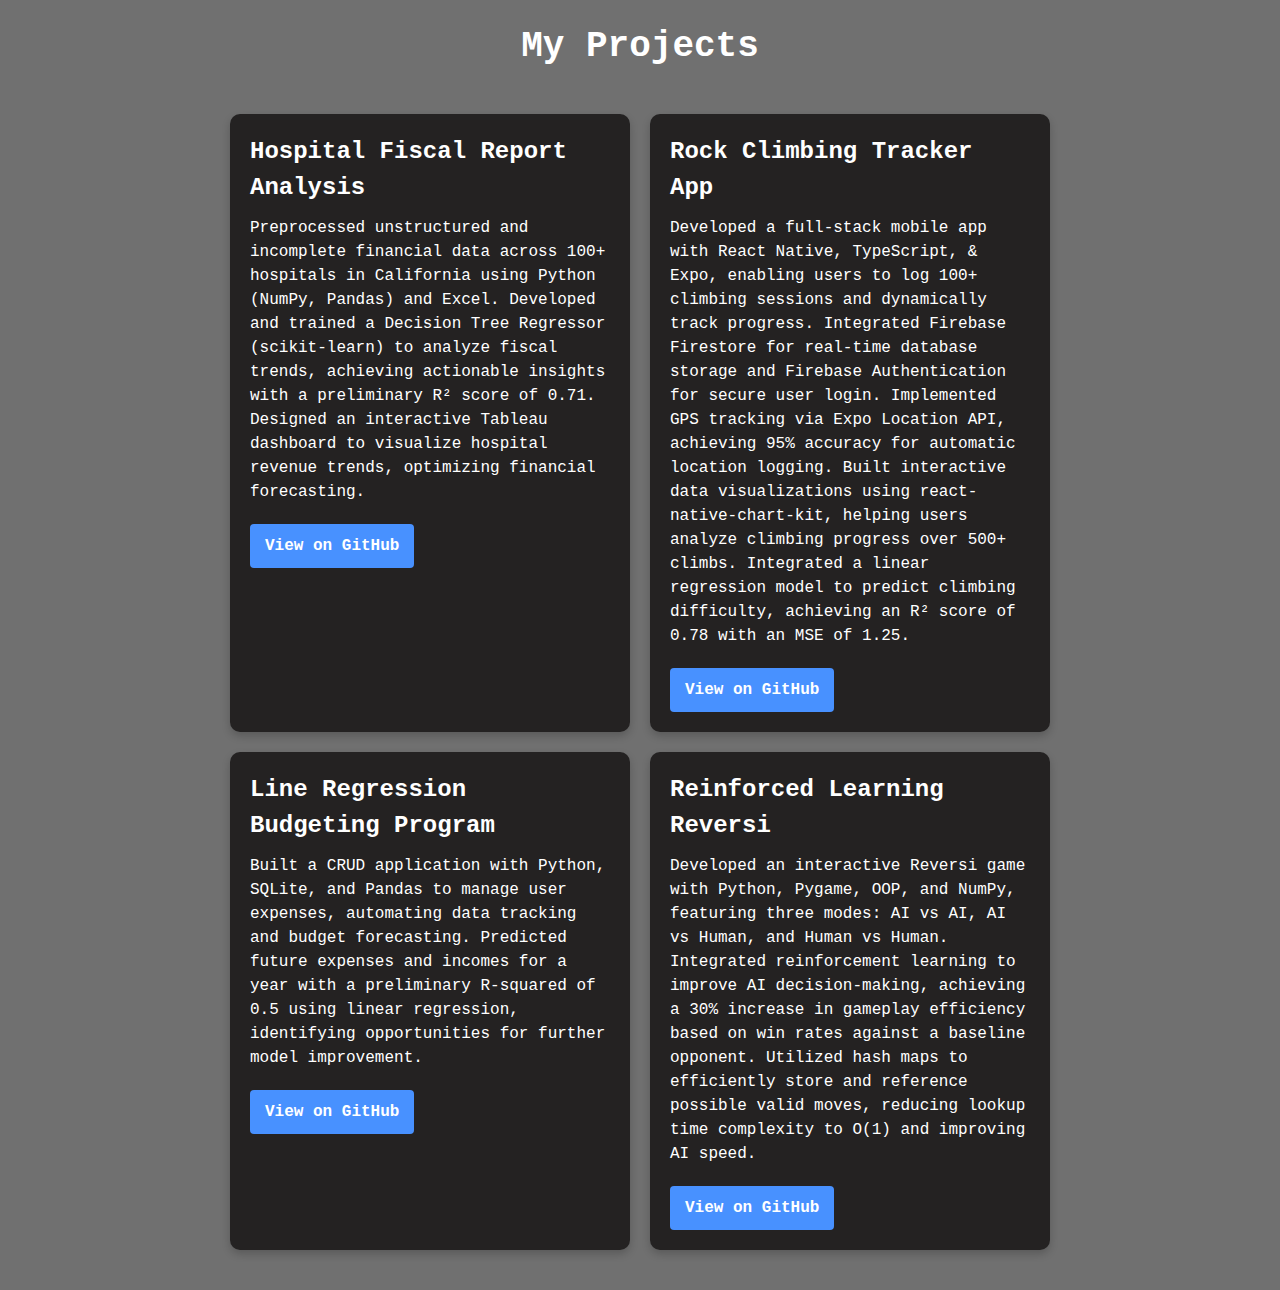
==== Projects.html @ cfb89716 "Update Projects.html" ====
<!DOCTYPE html>
<html lang="en">
<head>
    <meta charset="UTF-8">
    <meta name="viewport" content="width=device-width, initial-scale=1.0">
    <title>Projects - Lillian Ichwan</title>
    <link rel="stylesheet" href="CSS style/Styles.css">
</head>
<body class="projects-page">
    <h1>My Projects</h1>
    <div class="projects-container">
        <!-- Hospital Fiscal Report Analysis -->
        <div class="project-card">
            <h2>Hospital Fiscal Report Analysis</h2>
            <p>Preprocessed unstructured and incomplete financial data across 100+ hospitals in California using Python (NumPy, Pandas) and Excel. 
            Developed and trained a Decision Tree Regressor (scikit-learn) to analyze fiscal trends, achieving actionable insights with a preliminary R² score of 0.71. 
            Designed an interactive Tableau dashboard to visualize hospital revenue trends, optimizing financial forecasting.</p>
            <a href="https://github.com/Hichwan/Medical-Dataset" target="_blank" class="btn btn-primary">View on GitHub</a>
        </div>

        <!-- Rock Climbing Tracker App -->
        <div class="project-card">
            <h2>Rock Climbing Tracker App</h2>
            <p>Developed a full-stack mobile app with React Native, TypeScript, & Expo, enabling users to log 100+ climbing sessions and dynamically track progress. 
            Integrated Firebase Firestore for real-time database storage and Firebase Authentication for secure user login. 
            Implemented GPS tracking via Expo Location API, achieving 95% accuracy for automatic location logging. 
            Built interactive data visualizations using react-native-chart-kit, helping users analyze climbing progress over 500+ climbs. 
            Integrated a linear regression model to predict climbing difficulty, achieving an R² score of 0.78 with an MSE of 1.25.</p>
            <a href="https://github.com/Hichwan/RockClimber" target="_blank" class="btn btn-primary">View on GitHub</a>
        </div>

        <!-- Line Regression Budgeting Program -->
        <div class="project-card">
            <h2>Line Regression Budgeting Program</h2>
            <p>Built a CRUD application with Python, SQLite, and Pandas to manage user expenses, automating data tracking and budget forecasting. 
            Predicted future expenses and incomes for a year with a preliminary R-squared of 0.5 using linear regression, identifying opportunities for further model improvement.</p>
            <a href="https://github.com/Hichwan/BudgetProgram" target="_blank" class="btn btn-primary">View on GitHub</a>
        </div>

        <!-- Reinforced Learning Reversi -->
        <div class="project-card">
            <h2>Reinforced Learning Reversi</h2>
            <p>Developed an interactive Reversi game with Python, Pygame, OOP, and NumPy, featuring three modes: AI vs AI, AI vs Human, and Human vs Human. 
            Integrated reinforcement learning to improve AI decision-making, achieving a 30% increase in gameplay efficiency based on win rates against a baseline opponent. 
            Utilized hash maps to efficiently store and reference possible valid moves, reducing lookup time complexity to O(1) and improving AI speed.</p>
            <a href="https://github.com/Hichwan/Game-Reinforced-Learning" target="_blank" class="btn btn-primary">View on GitHub</a>
        </div>
    </div>
</body>
</html>
---- CSS style/Styles.css ----
/* General Reset */
html {
    scroll-behavior: smooth;
}

* {
    box-sizing: border-box;
    margin: 0;
    padding: 0;
}

body {
    font-family: 'Courier New', Courier, monospace;
    font-size: 16px;
    line-height: 1.5;
    background: #707070;
    color: #ffffff;
}

a {
    text-decoration: none;
    color: #ffffff;
    transition: color 0.3s ease;
}

a:hover {
    color: #4891ff;
}

/* Navbar */
.navbar {
    background: #4d4d4d;
    color: #fff;
    padding: 20px;
    position: fixed;
    top: 0;
    width: 100%;
    z-index: 1000;
    transition: background 0.3s ease, padding 0.3s ease;
}

.navbar .container {
    display: flex;
    justify-content: space-between;
    align-items: center;
}

.navbar .main-menu ul {
    list-style-type: none;
    display: flex;
}

.navbar ul li a {
    padding: 10px 20px;
    display: block;
    font-weight: 600;
    transition: color 0.3s ease;
}

.navbar ul li a:hover {
    color: #4891ff;
}

/* Hero Banner */
.hero-banner {
    background: url(../Images/DSC01091.JPG) no-repeat center center;
    background-size: cover;
    height: 60vh;
    display: flex;
    justify-content: center;
    align-items: center;
    color: #fff;
    text-align: center;
    padding: 20px;
    position: relative;
}

.hero-banner::before {
    content: '';
    position: absolute;
    top: 0;
    left: 0;
    right: 0;
    bottom: 0;
    background: rgba(0, 0, 0, 0.7); /* Stronger dark overlay */
    z-index: -1;
}

.banner-content h1 {
    font-size: 48px;
    margin-bottom: 10px;
    font-weight: bold;
    text-shadow: 2px 2px 6px rgba(0, 0, 0, 0.5);
}

.banner-content p {
    font-size: 30px;
    margin-top: 15px;
    font-weight: 500;
    text-shadow: 2px 2px 6px rgba(0, 0, 0, 0.5);
}

/* Flex Section */
.flex-section {
    display: flex;
    justify-content: center; /* Center the flex-container horizontally */
    padding: 20px;
    background-color: #f4f4f4;
}

/* Flex Container */
.flex-container {
    display: flex;
    flex-wrap: wrap; /* Allow items to wrap to the next line on smaller screens */
    justify-content: center; /* Center all items within the container */
    gap: 20px; /* Space between flex items */
    max-width: 1200px; /* Set a maximum width for the container */
    width: 100%; /* Make sure it uses full width within the parent */
    margin: 0 auto; /* Center the container within the flex-section */
    padding: 20px;
}

/* Flex Items */
.flex-item {
    background-color: #242222;
    color: white;
    border-radius: 10px;
    padding: 20px;
    box-shadow: 0 4px 8px rgba(0, 0, 0, 0.2);
    transition: transform 0.3s ease, box-shadow 0.3s ease;
    flex: 1 1 calc(33% - 20px); /* Dynamically size each item */
    max-width: 400px; /* Limit the maximum width of each flex-item */
    text-align: left;
}

.flex-item:hover {
    transform: scale(1.05);
    box-shadow: 0 6px 12px rgba(0, 0, 0, 0.3);
}

/* Projects Page */
.projects-page {
    display: flex;
    flex-direction: column;
    align-items: center;
    padding: 20px;
    background: #707070; /* Page background */
}

.projects-page h1 {
    font-size: 36px;
    text-align: center;
    color: white;
    margin-bottom: 20px;
}

/* Projects Container */
.projects-container {
    display: flex;
    flex-wrap: wrap; /* Allow cards to wrap on smaller screens */
    justify-content: center; /* Center all cards */
    gap: 20px; /* Add space between cards */
    padding: 20px;
}

/* Project Card */
.project-card {
    background-color: #242222; /* Dark card background */
    color: white;
    border-radius: 10px; /* Rounded corners */
    padding: 20px; /* Inner padding */
    width: calc(33% - 20px); /* Dynamic width (1/3 of row) */
    max-width: 400px; /* Limit width for larger screens */
    box-shadow: 0 4px 8px rgba(0, 0, 0, 0.2); /* Add depth */
    transition: transform 0.3s ease, box-shadow 0.3s ease; /* Smooth hover effect */
}

/* Hover Effect */
.project-card:hover {
    transform: scale(1.05); /* Slight zoom */
    box-shadow: 0 6px 12px rgba(0, 0, 0, 0.3); /* Stronger shadow */
}

.project-card h2 {
    font-size: 24px;
    margin-bottom: 10px;
}

.project-card p {
    font-size: 16px;
    line-height: 1.5;
    margin-bottom: 20px;
}

/* GitHub Button */
.project-card a {
    text-decoration: none;
    color: white; /* White text */
    background-color: #4891ff; /* Blue background */
    padding: 10px 15px; /* Button padding */
    border-radius: 4px; /* Rounded corners */
    font-size: 16px;
    font-weight: bold;
    transition: background-color 0.3s ease; /* Smooth color transition */
}

.project-card a:hover {
    background-color: #357bbd; /* Darker blue on hover */
}


/* Contact Form */
.contact-section {
    padding: 40px;
    background-color: #333;
    color: white;
    text-align: center;
    margin-top: 40px;
}

.contact-section h2 {
    font-size: 36px;
    margin-bottom: 20px;
}

.contact-section .form-group {
    margin-bottom: 20px;
}

.contact-section label {
    display: block;
    font-size: 18px;
    margin-bottom: 8px;
}

.contact-section input,
.contact-section textarea {
    width: 100%;
    padding: 10px;
    font-size: 16px;
    border: 1px solid #ccc;
    border-radius: 4px;
    background-color: #f9f9f9;
}

.contact-section textarea {
    resize: vertical;
}

.contact-section button {
    padding: 10px 20px;
    font-size: 18px;
    background-color: #4891ff;
    color: white;
    border: none;
    border-radius: 4px;
    cursor: pointer;
    transition: background-color 0.3s ease;
}

.contact-section button:hover {
    background-color: #357bbd;
}

/* Buttons */
.btn {
    display: inline-block;
    padding: 13px 20px;
    background: #4891ff;
    color: white;
    font-weight: 600;
    text-decoration: none;
    border: none;
    border-radius: 5px;
    cursor: pointer;
    transition: 0.3s;
}

.btn:hover {
    opacity: 0.8;
}

.btn-primary {
    background: #4891ff;
    color: white;
}

.btn-dark {
    background: black;
    color: white;
}

.btn-block {
    display: block;
    width: 100%;
}

/* Responsive Design */
@media (max-width: 768px) {
    .flex-item {
        flex: 1 1 100%; /* Items take full width on small screens */
        max-width: 100%; /* Remove the maximum width for stacking */
    }
}

    .project-card {
        width: calc(100% - 40px);
    }

    .hero-banner {
        height: 65vh;
        padding: 40px;
    }

    .banner-content h1 {
        font-size: 28px;
    }

    .banner-content p {
        font-size: 16px;
    }
}
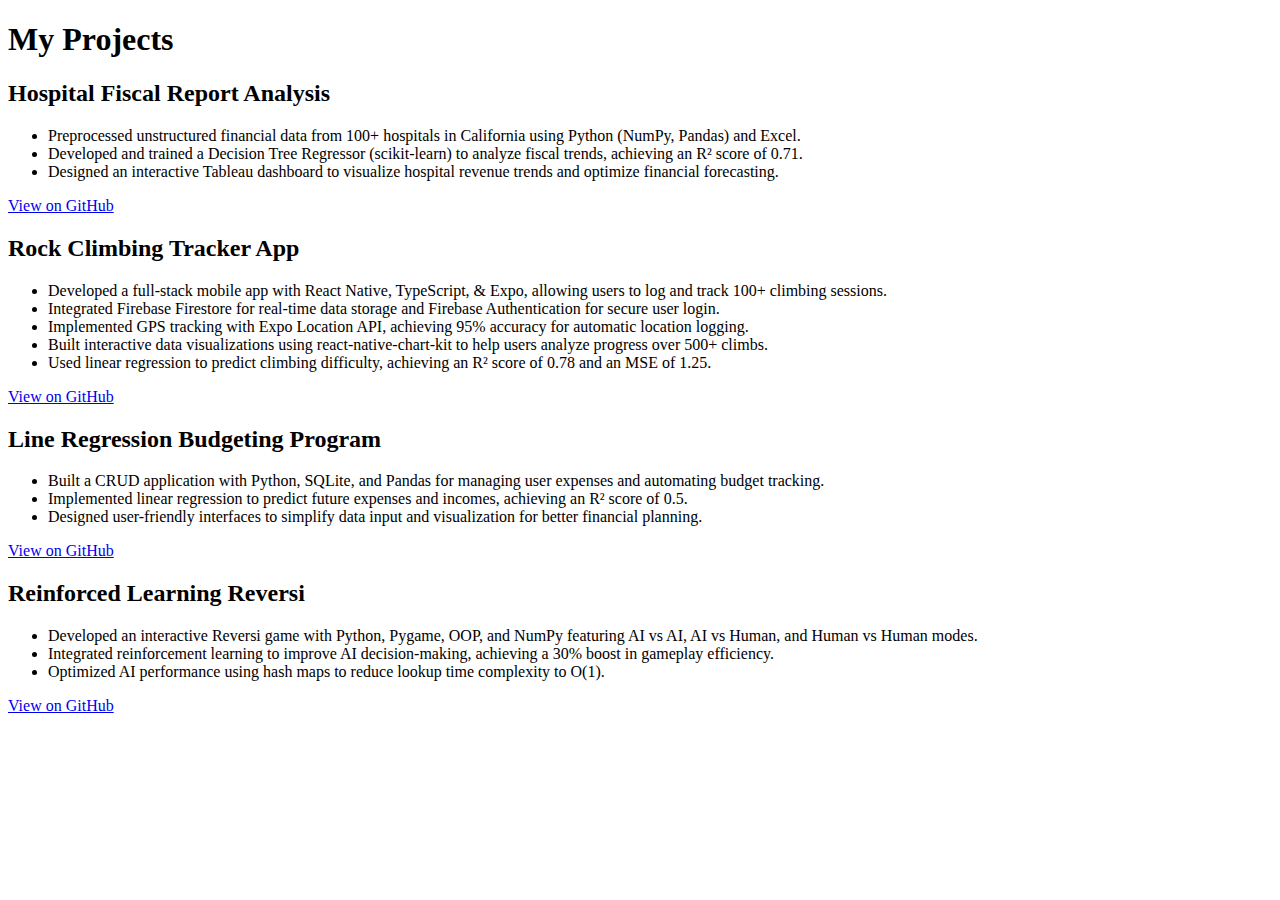
==== commit 7ff528c2: "Update Projects.html" ====
--- a/Projects.html
+++ b/Projects.html
@@ -4,7 +4,7 @@
     <meta charset="UTF-8">
     <meta name="viewport" content="width=device-width, initial-scale=1.0">
     <title>Projects - Lillian Ichwan</title>
-    <link rel="stylesheet" href="CSS style/Styles.css">
+    <link rel="stylesheet" href="Styles.css">
 </head>
 <body class="projects-page">
     <h1>My Projects</h1>
@@ -12,37 +12,46 @@
         <!-- Hospital Fiscal Report Analysis -->
         <div class="project-card">
             <h2>Hospital Fiscal Report Analysis</h2>
-            <p>Preprocessed unstructured and incomplete financial data across 100+ hospitals in California using Python (NumPy, Pandas) and Excel. 
-            Developed and trained a Decision Tree Regressor (scikit-learn) to analyze fiscal trends, achieving actionable insights with a preliminary R² score of 0.71. 
-            Designed an interactive Tableau dashboard to visualize hospital revenue trends, optimizing financial forecasting.</p>
+            <ul class="project-details">
+                <li>Preprocessed unstructured financial data from 100+ hospitals in California using Python (NumPy, Pandas) and Excel.</li>
+                <li>Developed and trained a Decision Tree Regressor (scikit-learn) to analyze fiscal trends, achieving an R² score of 0.71.</li>
+                <li>Designed an interactive Tableau dashboard to visualize hospital revenue trends and optimize financial forecasting.</li>
+            </ul>
             <a href="https://github.com/Hichwan/Medical-Dataset" target="_blank" class="btn btn-primary">View on GitHub</a>
         </div>
 
         <!-- Rock Climbing Tracker App -->
         <div class="project-card">
             <h2>Rock Climbing Tracker App</h2>
-            <p>Developed a full-stack mobile app with React Native, TypeScript, & Expo, enabling users to log 100+ climbing sessions and dynamically track progress. 
-            Integrated Firebase Firestore for real-time database storage and Firebase Authentication for secure user login. 
-            Implemented GPS tracking via Expo Location API, achieving 95% accuracy for automatic location logging. 
-            Built interactive data visualizations using react-native-chart-kit, helping users analyze climbing progress over 500+ climbs. 
-            Integrated a linear regression model to predict climbing difficulty, achieving an R² score of 0.78 with an MSE of 1.25.</p>
+            <ul class="project-details">
+                <li>Developed a full-stack mobile app with React Native, TypeScript, & Expo, allowing users to log and track 100+ climbing sessions.</li>
+                <li>Integrated Firebase Firestore for real-time data storage and Firebase Authentication for secure user login.</li>
+                <li>Implemented GPS tracking with Expo Location API, achieving 95% accuracy for automatic location logging.</li>
+                <li>Built interactive data visualizations using react-native-chart-kit to help users analyze progress over 500+ climbs.</li>
+                <li>Used linear regression to predict climbing difficulty, achieving an R² score of 0.78 and an MSE of 1.25.</li>
+            </ul>
             <a href="https://github.com/Hichwan/RockClimber" target="_blank" class="btn btn-primary">View on GitHub</a>
         </div>
 
         <!-- Line Regression Budgeting Program -->
         <div class="project-card">
             <h2>Line Regression Budgeting Program</h2>
-            <p>Built a CRUD application with Python, SQLite, and Pandas to manage user expenses, automating data tracking and budget forecasting. 
-            Predicted future expenses and incomes for a year with a preliminary R-squared of 0.5 using linear regression, identifying opportunities for further model improvement.</p>
+            <ul class="project-details">
+                <li>Built a CRUD application with Python, SQLite, and Pandas for managing user expenses and automating budget tracking.</li>
+                <li>Implemented linear regression to predict future expenses and incomes, achieving an R² score of 0.5.</li>
+                <li>Designed user-friendly interfaces to simplify data input and visualization for better financial planning.</li>
+            </ul>
             <a href="https://github.com/Hichwan/BudgetProgram" target="_blank" class="btn btn-primary">View on GitHub</a>
         </div>
 
         <!-- Reinforced Learning Reversi -->
         <div class="project-card">
             <h2>Reinforced Learning Reversi</h2>
-            <p>Developed an interactive Reversi game with Python, Pygame, OOP, and NumPy, featuring three modes: AI vs AI, AI vs Human, and Human vs Human. 
-            Integrated reinforcement learning to improve AI decision-making, achieving a 30% increase in gameplay efficiency based on win rates against a baseline opponent. 
-            Utilized hash maps to efficiently store and reference possible valid moves, reducing lookup time complexity to O(1) and improving AI speed.</p>
+            <ul class="project-details">
+                <li>Developed an interactive Reversi game with Python, Pygame, OOP, and NumPy featuring AI vs AI, AI vs Human, and Human vs Human modes.</li>
+                <li>Integrated reinforcement learning to improve AI decision-making, achieving a 30% boost in gameplay efficiency.</li>
+                <li>Optimized AI performance using hash maps to reduce lookup time complexity to O(1).</li>
+            </ul>
             <a href="https://github.com/Hichwan/Game-Reinforced-Learning" target="_blank" class="btn btn-primary">View on GitHub</a>
         </div>
     </div>
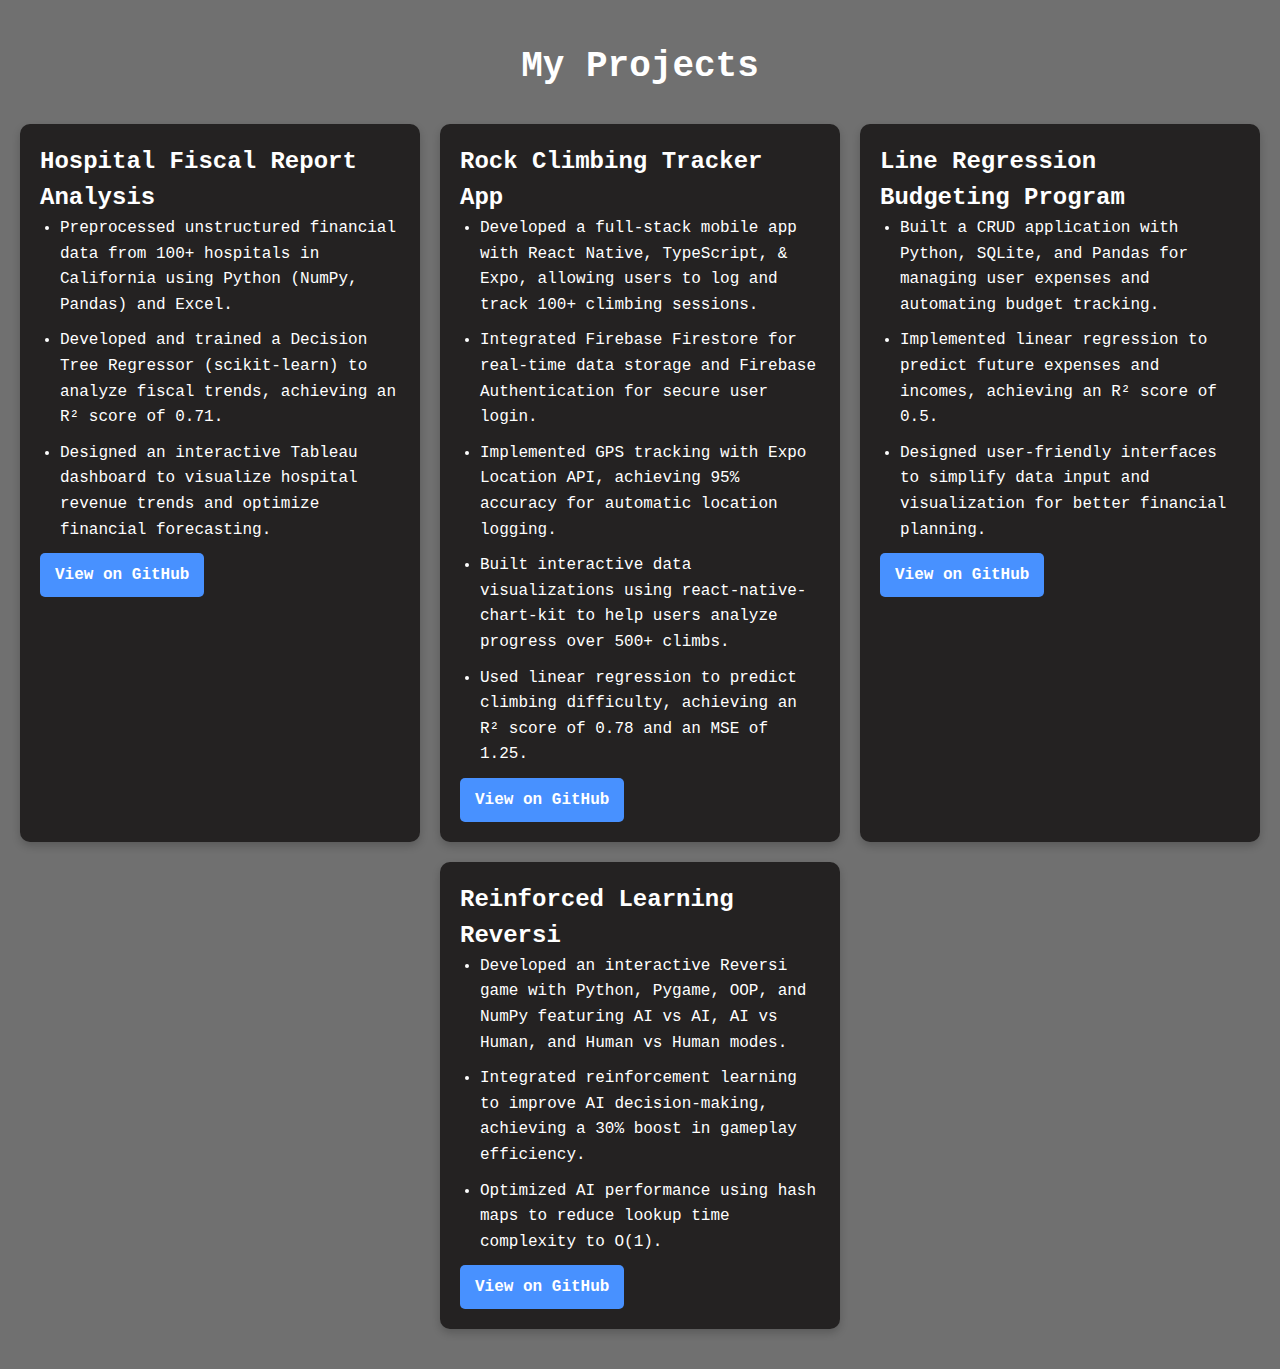
==== commit 00dac290: "Update Projects.html" ====
--- a/Projects.html
+++ b/Projects.html
@@ -4,7 +4,7 @@
     <meta charset="UTF-8">
     <meta name="viewport" content="width=device-width, initial-scale=1.0">
     <title>Projects - Lillian Ichwan</title>
-    <link rel="stylesheet" href="Styles.css">
+    <link rel="stylesheet" href="CSS style/Styles.css">
 </head>
 <body class="projects-page">
     <h1>My Projects</h1>
--- a/CSS style/Styles.css
+++ b/CSS style/Styles.css
@@ -0,0 +1,322 @@
+/* General Reset */
+html {
+    scroll-behavior: smooth;
+}
+
+* {
+    box-sizing: border-box;
+    margin: 0;
+    padding: 0;
+}
+
+body {
+    font-family: 'Courier New', Courier, monospace;
+    font-size: 16px;
+    line-height: 1.5;
+    background: #707070;
+    color: #ffffff;
+}
+
+a {
+    text-decoration: none;
+    color: #ffffff;
+    transition: color 0.3s ease;
+}
+
+a:hover {
+    color: #4891ff;
+}
+
+/* Navbar */
+.navbar {
+    background: #4d4d4d;
+    color: #fff;
+    padding: 20px;
+    position: fixed;
+    top: 0;
+    width: 100%;
+    z-index: 1000;
+    transition: background 0.3s ease, padding 0.3s ease;
+}
+
+.navbar .container {
+    display: flex;
+    justify-content: space-between;
+    align-items: center;
+}
+
+.navbar .main-menu ul {
+    list-style-type: none;
+    display: flex;
+}
+
+.navbar ul li a {
+    padding: 10px 20px;
+    display: block;
+    font-weight: 600;
+    transition: color 0.3s ease;
+}
+
+.navbar ul li a:hover {
+    color: #4891ff;
+}
+
+/* Hero Banner */
+.hero-banner {
+    background: url(../Images/DSC01091.JPG) no-repeat center center;
+    background-size: cover;
+    height: 60vh;
+    display: flex;
+    justify-content: center;
+    align-items: center;
+    color: #fff;
+    text-align: center;
+    padding: 20px;
+    position: relative;
+}
+
+.hero-banner::before {
+    content: '';
+    position: absolute;
+    top: 0;
+    left: 0;
+    right: 0;
+    bottom: 0;
+    background: rgba(0, 0, 0, 0.7); /* Stronger dark overlay */
+    z-index: -1;
+}
+
+.banner-content h1 {
+    font-size: 48px;
+    margin-bottom: 10px;
+    font-weight: bold;
+    text-shadow: 2px 2px 6px rgba(0, 0, 0, 0.5);
+}
+
+.banner-content p {
+    font-size: 30px;
+    margin-top: 15px;
+    font-weight: 500;
+    text-shadow: 2px 2px 6px rgba(0, 0, 0, 0.5);
+}
+
+/* Flex Section */
+.flex-section {
+    display: flex;
+    justify-content: center; /* Center the flex-container horizontally */
+    padding: 20px;
+    background-color: #f4f4f4;
+}
+
+/* Flex Container */
+.flex-container {
+    display: flex;
+    flex-wrap: wrap; /* Allow items to wrap to the next line on smaller screens */
+    justify-content: center; /* Center all items within the container */
+    gap: 20px; /* Space between flex items */
+    max-width: 1200px; /* Set a maximum width for the container */
+    width: 100%; /* Make sure it uses full width within the parent */
+    margin: 0 auto; /* Center the container within the flex-section */
+    padding: 20px;
+}
+
+/* Flex Items */
+.flex-item {
+    background-color: #242222;
+    color: white;
+    border-radius: 10px;
+    padding: 20px;
+    box-shadow: 0 4px 8px rgba(0, 0, 0, 0.2);
+    transition: transform 0.3s ease, box-shadow 0.3s ease;
+    flex: 1 1 calc(33% - 20px); /* Dynamically size each item */
+    max-width: 400px; /* Limit the maximum width of each flex-item */
+    text-align: left;
+}
+
+.flex-item:hover {
+    transform: scale(1.05);
+    box-shadow: 0 6px 12px rgba(0, 0, 0, 0.3);
+}
+
+/* Projects Page */
+.projects-page {
+    display: flex;
+    flex-direction: column;
+    align-items: center;
+    padding: 40px 20px;
+    background-color: #707070; /* Dark gray background for the page */
+}
+
+.projects-page h1 {
+    font-size: 36px;
+    text-align: center;
+    color: white;
+    margin-bottom: 30px;
+}
+
+/* Projects Container */
+.projects-container {
+    display: flex;
+    flex-wrap: wrap; /* Allow wrapping for responsiveness */
+    justify-content: center; /* Center all cards */
+    gap: 20px; /* Space between project cards */
+}
+
+/* Individual Project Card */
+.project-card {
+    background-color: #242222; /* Dark background for cards */
+    color: white;
+    border-radius: 10px;
+    padding: 20px;
+    width: calc(33% - 20px); /* Cards take 1/3 of the row width */
+    max-width: 400px; /* Limit maximum card size */
+    box-shadow: 0 4px 8px rgba(0, 0, 0, 0.2); /* Subtle shadow for depth */
+    transition: transform 0.3s ease, box-shadow 0.3s ease; /* Hover effect */
+}
+
+/* Hover Effect for Cards */
+.project-card:hover {
+    transform: scale(1.05); /* Slight zoom on hover */
+    box-shadow: 0 6px 12px rgba(0, 0, 0, 0.3); /* Deeper shadow on hover */
+}
+
+/* Bullet Points */
+.project-details {
+    list-style-type: disc; /* Add bullets to the list */
+    margin-left: 20px; /* Indent the list */
+    padding-left: 0; /* Ensure no extra padding */
+}
+
+.project-details li {
+    font-size: 16px;
+    line-height: 1.6; /* Better spacing for readability */
+    margin-bottom: 10px; /* Space between each bullet point */
+}
+
+/* GitHub Button */
+.project-card a {
+    text-decoration: none;
+    color: white;
+    background-color: #4891ff;
+    padding: 10px 15px;
+    border-radius: 5px;
+    font-size: 16px;
+    font-weight: bold;
+    transition: background-color 0.3s ease;
+}
+
+.project-card a:hover {
+    background-color: #357bbd; /* Darker blue on hover */
+}
+
+/* Contact Form */
+.contact-section {
+    padding: 40px;
+    background-color: #333;
+    color: white;
+    text-align: center;
+    margin-top: 40px;
+}
+
+.contact-section h2 {
+    font-size: 36px;
+    margin-bottom: 20px;
+}
+
+.contact-section .form-group {
+    margin-bottom: 20px;
+}
+
+.contact-section label {
+    display: block;
+    font-size: 18px;
+    margin-bottom: 8px;
+}
+
+.contact-section input,
+.contact-section textarea {
+    width: 100%;
+    padding: 10px;
+    font-size: 16px;
+    border: 1px solid #ccc;
+    border-radius: 4px;
+    background-color: #f9f9f9;
+}
+
+.contact-section textarea {
+    resize: vertical;
+}
+
+.contact-section button {
+    padding: 10px 20px;
+    font-size: 18px;
+    background-color: #4891ff;
+    color: white;
+    border: none;
+    border-radius: 4px;
+    cursor: pointer;
+    transition: background-color 0.3s ease;
+}
+
+.contact-section button:hover {
+    background-color: #357bbd;
+}
+
+/* Buttons */
+.btn {
+    display: inline-block;
+    padding: 13px 20px;
+    background: #4891ff;
+    color: white;
+    font-weight: 600;
+    text-decoration: none;
+    border: none;
+    border-radius: 5px;
+    cursor: pointer;
+    transition: 0.3s;
+}
+
+.btn:hover {
+    opacity: 0.8;
+}
+
+.btn-primary {
+    background: #4891ff;
+    color: white;
+}
+
+.btn-dark {
+    background: black;
+    color: white;
+}
+
+.btn-block {
+    display: block;
+    width: 100%;
+}
+
+/* Responsive Design */
+@media (max-width: 768px) {
+    .flex-item {
+        flex: 1 1 100%; /* Items take full width on small screens */
+        max-width: 100%; /* Remove the maximum width for stacking */
+    }
+}
+
+    .project-card {
+        width: calc(100% - 40px);
+    }
+
+    .hero-banner {
+        height: 65vh;
+        padding: 40px;
+    }
+
+    .banner-content h1 {
+        font-size: 28px;
+    }
+
+    .banner-content p {
+        font-size: 16px;
+    }
+}
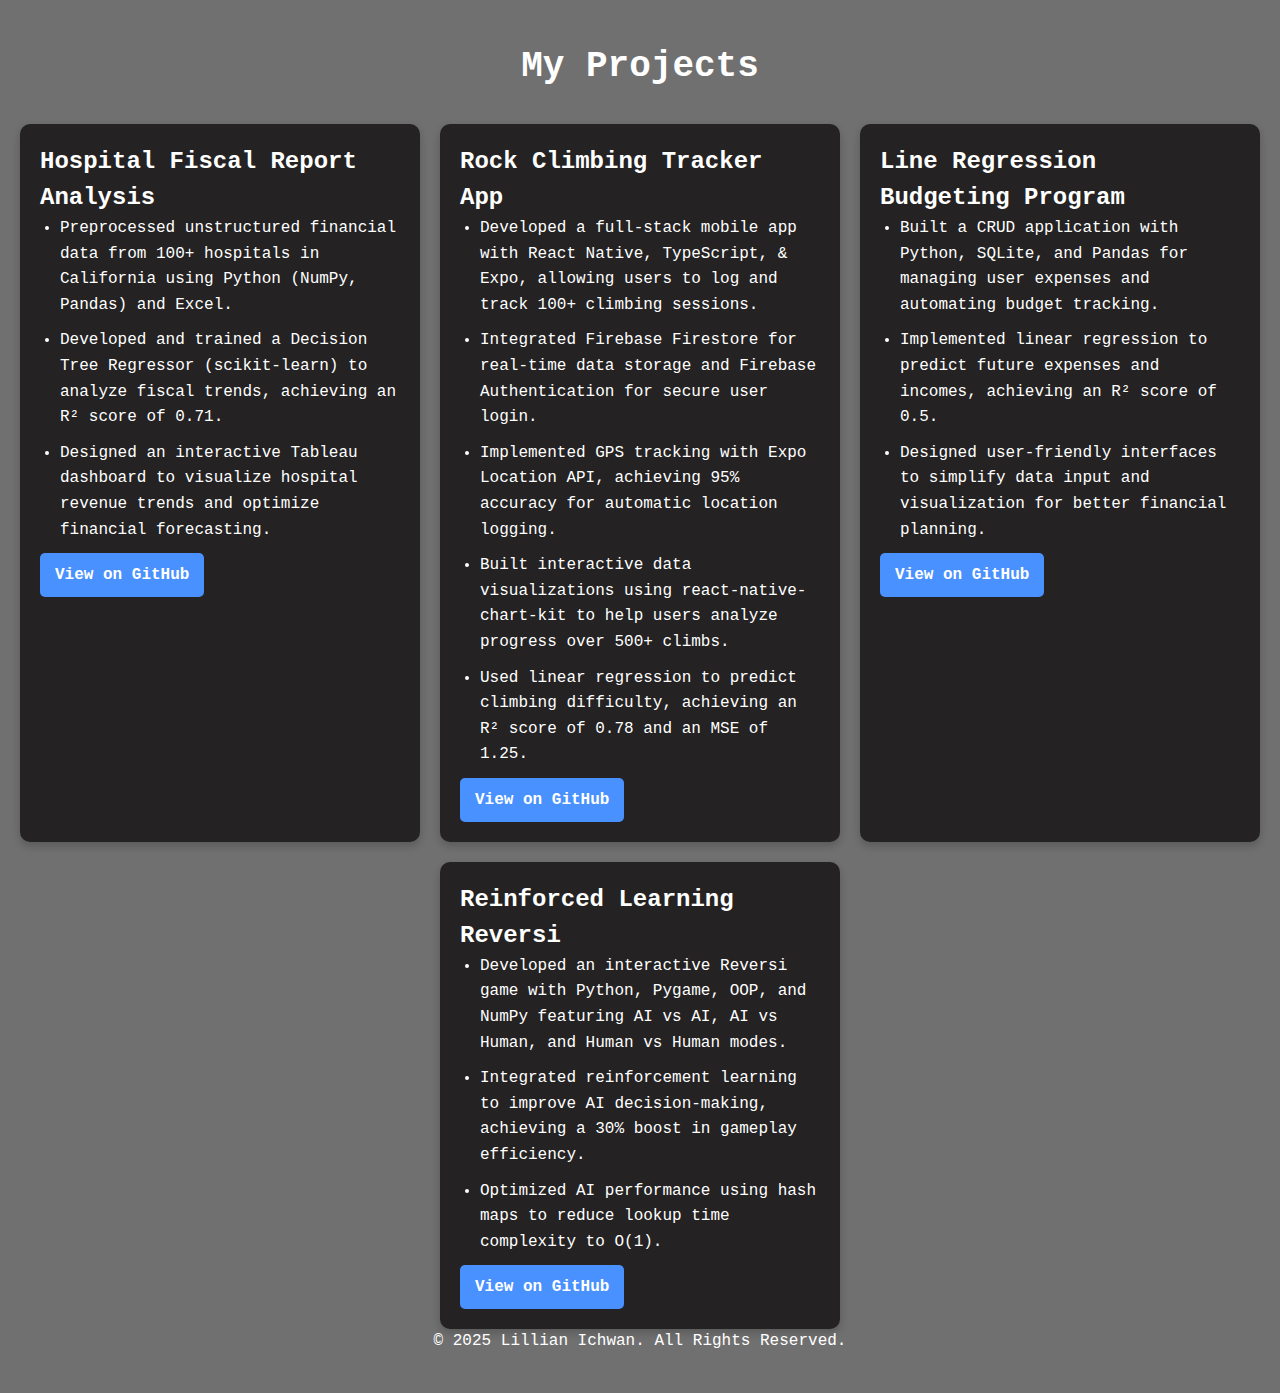
==== commit 9df551b9: "Update Projects.html" ====
--- a/Projects.html
+++ b/Projects.html
@@ -56,4 +56,13 @@
         </div>
     </div>
 </body>
+<footer class="footer">
+    <p>&copy; 2025 Lillian Ichwan. All Rights Reserved.</p>
+    <div class="social-icons">
+        <a href="https://github.com/Hichwan" target="_blank"><i class="fab fa-github"></i></a>
+        <a href="https://www.linkedin.com/in/lillian-ichwan/" target="_blank"><i class="fab fa-linkedin"></i></a>
+        <a href="mailto:hitomi.ichwan@gmail.com"><i class="fas fa-envelope"></i></a>
+    </div>
+</footer>
+
 </html>
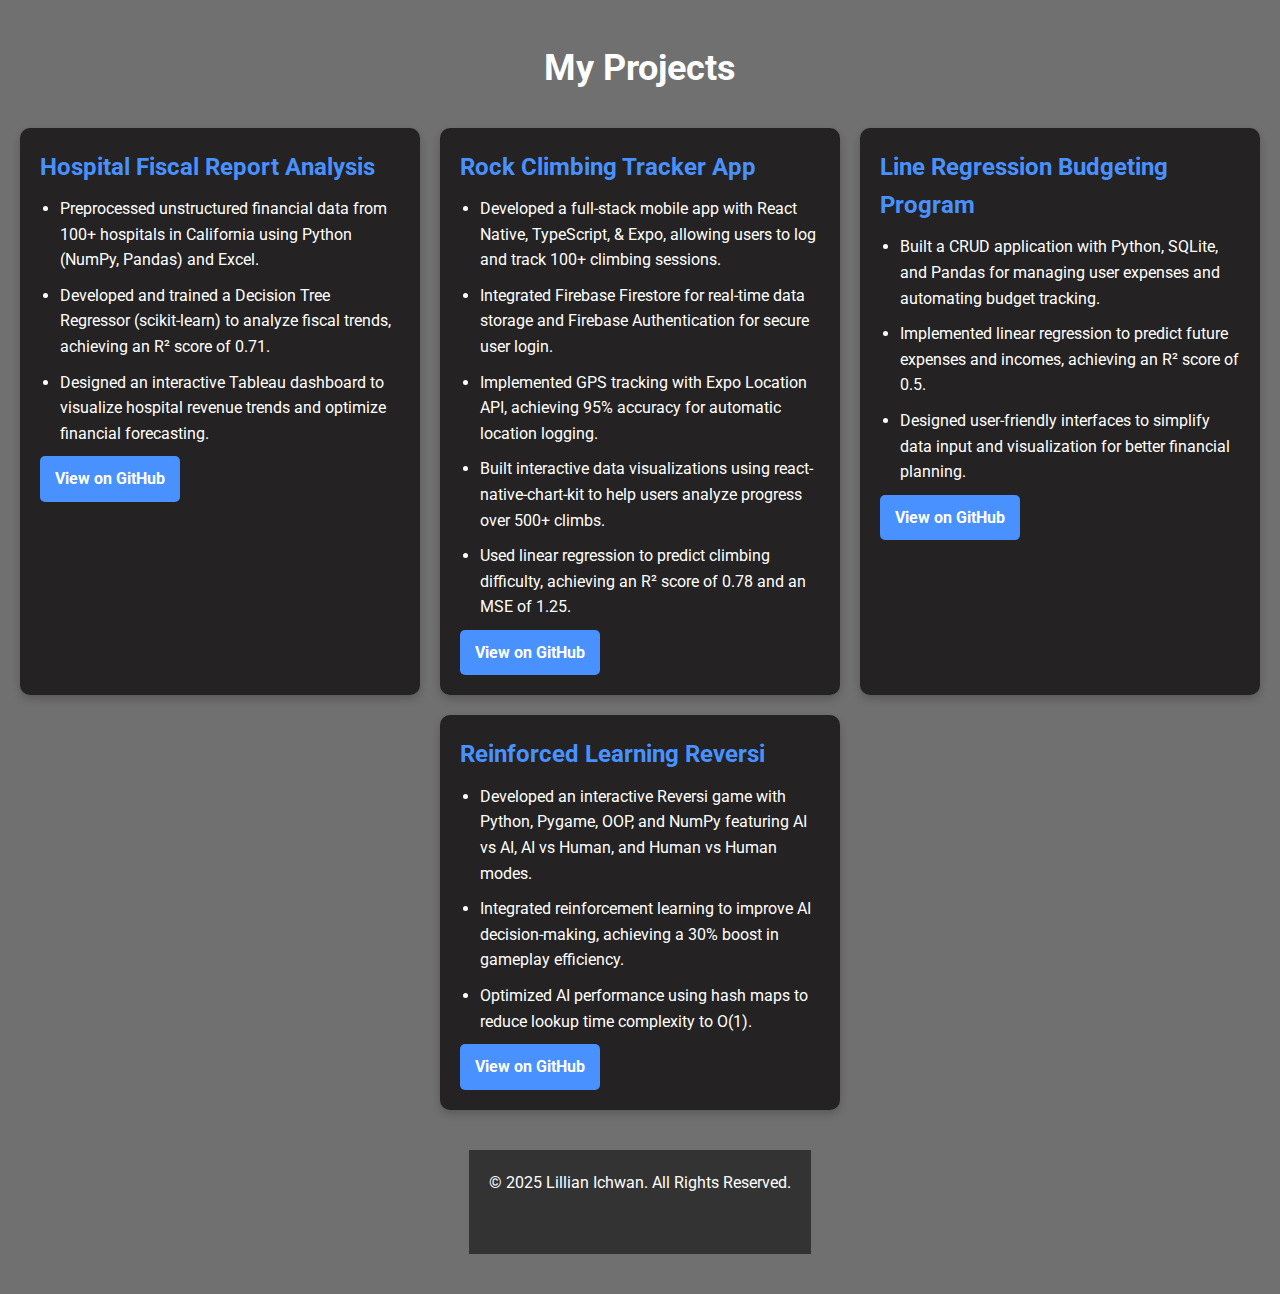
==== commit eb14e73e: "Update Projects.html" ====
--- a/Projects.html
+++ b/Projects.html
@@ -5,6 +5,8 @@
     <meta name="viewport" content="width=device-width, initial-scale=1.0">
     <title>Projects - Lillian Ichwan</title>
     <link rel="stylesheet" href="CSS style/Styles.css">
+    <link href="https://fonts.googleapis.com/css2?family=Roboto:wght@400;500;700&display=swap" rel="stylesheet">
+
 </head>
 <body class="projects-page">
     <h1>My Projects</h1>
--- a/CSS style/Styles.css
+++ b/CSS style/Styles.css
@@ -10,12 +10,13 @@
 }
 
 body {
-    font-family: 'Courier New', Courier, monospace;
-    font-size: 16px;
-    line-height: 1.5;
-    background: #707070;
-    color: #ffffff;
-}
+    font-family: 'Roboto', sans-serif; /* Ensure Google Font inclusion */
+    font-size: 16px;
+    line-height: 1.6;
+    color: #333; /* Dark gray text for readability */
+    background: #f9f9f9; /* Light background for contrast */
+}
+
 
 a {
     text-decoration: none;
@@ -63,16 +64,16 @@
 
 /* Hero Banner */
 .hero-banner {
-    background: url(../Images/DSC01091.JPG) no-repeat center center;
+    background: url(../Images/hero-background.jpg) no-repeat center center; /* Replace with your image */
     background-size: cover;
-    height: 60vh;
+    height: 70vh;
     display: flex;
     justify-content: center;
     align-items: center;
     color: #fff;
     text-align: center;
-    padding: 20px;
     position: relative;
+    padding: 20px;
 }
 
 .hero-banner::before {
@@ -82,23 +83,24 @@
     left: 0;
     right: 0;
     bottom: 0;
-    background: rgba(0, 0, 0, 0.7); /* Stronger dark overlay */
+    background: rgba(0, 0, 0, 0.7); /* Darker overlay */
     z-index: -1;
 }
 
 .banner-content h1 {
-    font-size: 48px;
-    margin-bottom: 10px;
+    font-size: 54px; /* Larger headline */
+    margin-bottom: 20px;
     font-weight: bold;
-    text-shadow: 2px 2px 6px rgba(0, 0, 0, 0.5);
+    text-shadow: 2px 2px 8px rgba(0, 0, 0, 0.7);
 }
 
 .banner-content p {
-    font-size: 30px;
+    font-size: 20px;
     margin-top: 15px;
-    font-weight: 500;
-    text-shadow: 2px 2px 6px rgba(0, 0, 0, 0.5);
-}
+    text-shadow: 1px 1px 4px rgba(0, 0, 0, 0.6);
+    line-height: 1.8;
+}
+
 
 /* Flex Section */
 .flex-section {
@@ -120,23 +122,40 @@
     padding: 20px;
 }
 
-/* Flex Items */
+.flex-section {
+    padding: 40px 20px;
+    background: #f5f5f5; /* Light gray */
+    border-top: 1px solid #ddd;
+    border-bottom: 1px solid #ddd;
+}
+
 .flex-item {
-    background-color: #242222;
-    color: white;
+    background-color: #ffffff;
+    color: #333;
     border-radius: 10px;
     padding: 20px;
-    box-shadow: 0 4px 8px rgba(0, 0, 0, 0.2);
-    transition: transform 0.3s ease, box-shadow 0.3s ease;
-    flex: 1 1 calc(33% - 20px); /* Dynamically size each item */
-    max-width: 400px; /* Limit the maximum width of each flex-item */
+    box-shadow: 0 4px 8px rgba(0, 0, 0, 0.1);
+    flex: 1 1 calc(33% - 20px);
+    max-width: 400px;
     text-align: left;
 }
 
+.flex-item h1 {
+    font-size: 20px;
+    margin-bottom: 10px;
+}
+
+.flex-item ul {
+    list-style: disc;
+    margin-left: 20px;
+    line-height: 1.6;
+}
+
 .flex-item:hover {
-    transform: scale(1.05);
-    box-shadow: 0 6px 12px rgba(0, 0, 0, 0.3);
-}
+    transform: scale(1.03);
+    box-shadow: 0 6px 12px rgba(0, 0, 0, 0.2);
+}
+
 
 /* Projects Page */
 .projects-page {
@@ -164,21 +183,32 @@
 
 /* Individual Project Card */
 .project-card {
-    background-color: #242222; /* Dark background for cards */
+    background-color: #242222;
     color: white;
     border-radius: 10px;
     padding: 20px;
-    width: calc(33% - 20px); /* Cards take 1/3 of the row width */
-    max-width: 400px; /* Limit maximum card size */
-    box-shadow: 0 4px 8px rgba(0, 0, 0, 0.2); /* Subtle shadow for depth */
-    transition: transform 0.3s ease, box-shadow 0.3s ease; /* Hover effect */
-}
-
-/* Hover Effect for Cards */
+    width: calc(33% - 20px); /* Cards take 1/3 of row width */
+    max-width: 400px;
+    box-shadow: 0 4px 8px rgba(0, 0, 0, 0.2);
+    transition: transform 0.3s ease, box-shadow 0.3s ease;
+}
+
 .project-card:hover {
-    transform: scale(1.05); /* Slight zoom on hover */
-    box-shadow: 0 6px 12px rgba(0, 0, 0, 0.3); /* Deeper shadow on hover */
-}
+    transform: scale(1.05);
+    box-shadow: 0 6px 12px rgba(0, 0, 0, 0.3);
+}
+
+.project-card h2 {
+    font-size: 24px;
+    margin-bottom: 10px;
+    color: #4891ff;
+    transition: color 0.3s ease;
+}
+
+.project-card h2:hover {
+    color: #357bbd; /* Darker blue on hover */
+}
+
 
 /* Bullet Points */
 .project-details {
@@ -281,8 +311,19 @@
 }
 
 .btn-primary {
-    background: #4891ff;
-    color: white;
+    background: #4891ff; /* Professional blue */
+    color: #fff;
+    border: none;
+    border-radius: 5px;
+    padding: 10px 15px;
+    font-size: 16px;
+    font-weight: bold;
+    transition: background-color 0.3s ease;
+}
+
+.btn-primary:hover {
+    background: #357bbd; /* Darker blue on hover */
+    cursor: pointer;
 }
 
 .btn-dark {
@@ -294,6 +335,30 @@
     display: block;
     width: 100%;
 }
+
+.footer {
+    background: #333;
+    color: white;
+    text-align: center;
+    padding: 20px;
+    margin-top: 40px;
+}
+
+.footer .social-icons {
+    margin-top: 10px;
+}
+
+.footer .social-icons a {
+    color: white;
+    margin: 0 10px;
+    font-size: 18px;
+    transition: color 0.3s ease;
+}
+
+.footer .social-icons a:hover {
+    color: #4891ff;
+}
+
 
 /* Responsive Design */
 @media (max-width: 768px) {
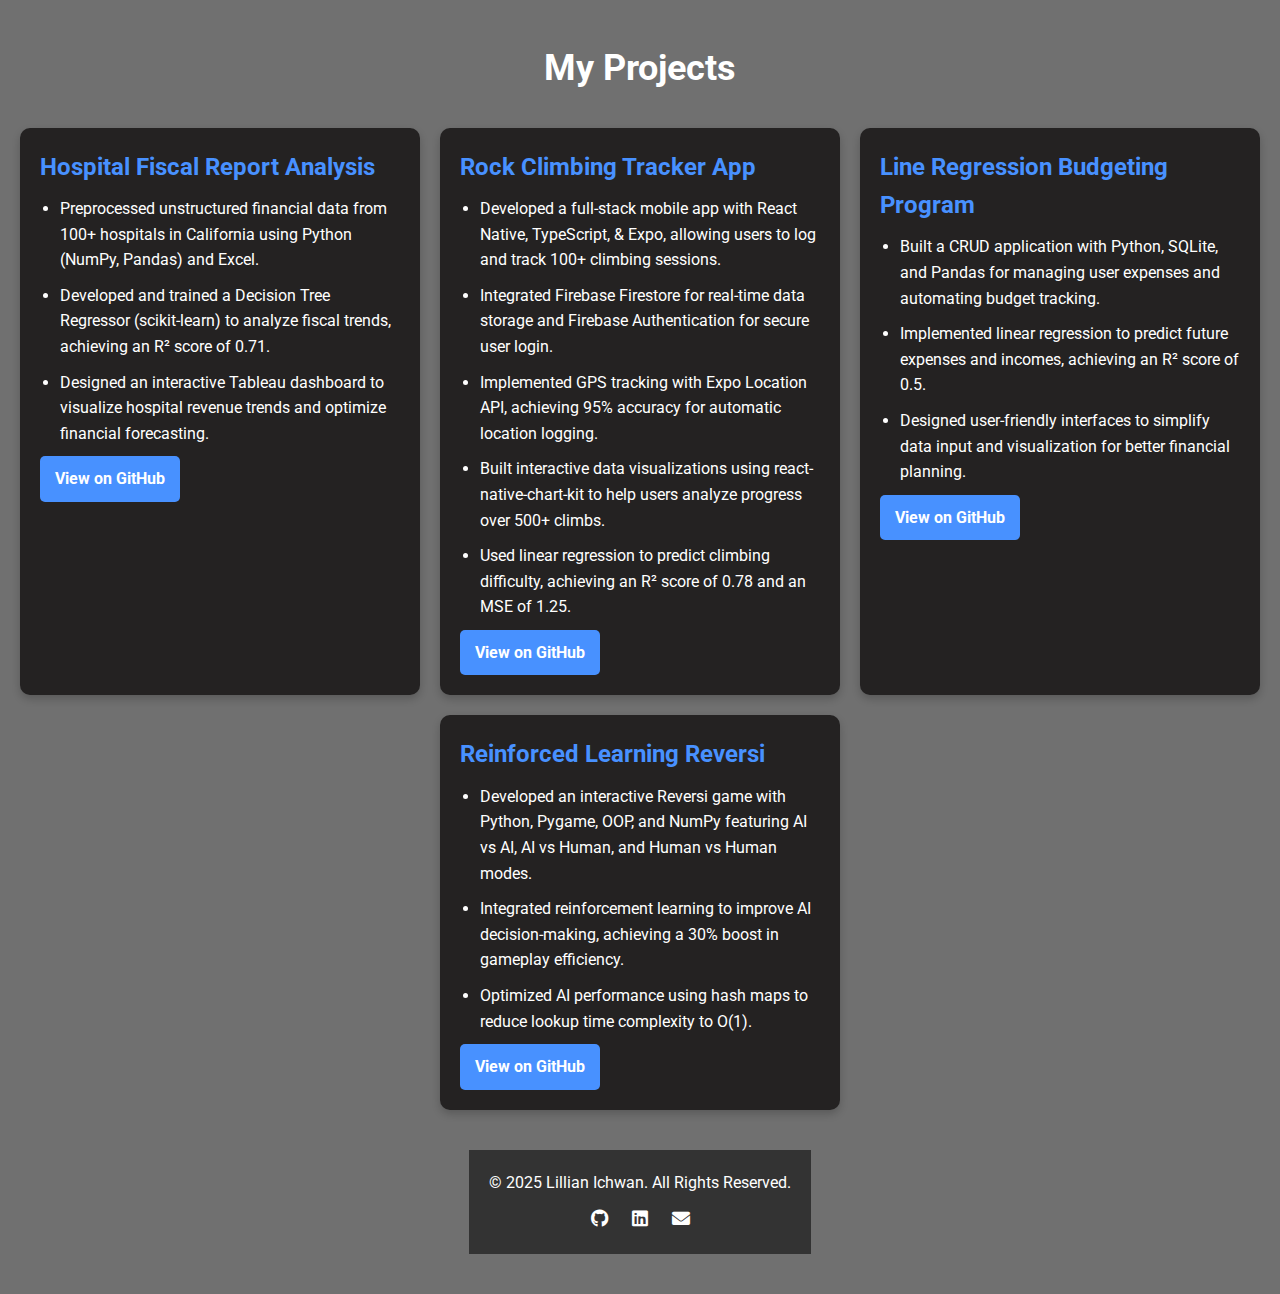
==== commit 475c6316: "Update Projects.html" ====
--- a/Projects.html
+++ b/Projects.html
@@ -6,6 +6,7 @@
     <title>Projects - Lillian Ichwan</title>
     <link rel="stylesheet" href="CSS style/Styles.css">
     <link href="https://fonts.googleapis.com/css2?family=Roboto:wght@400;500;700&display=swap" rel="stylesheet">
+    <link href="https://cdnjs.cloudflare.com/ajax/libs/font-awesome/6.0.0-beta3/css/all.min.css" rel="stylesheet">
 
 </head>
 <body class="projects-page">
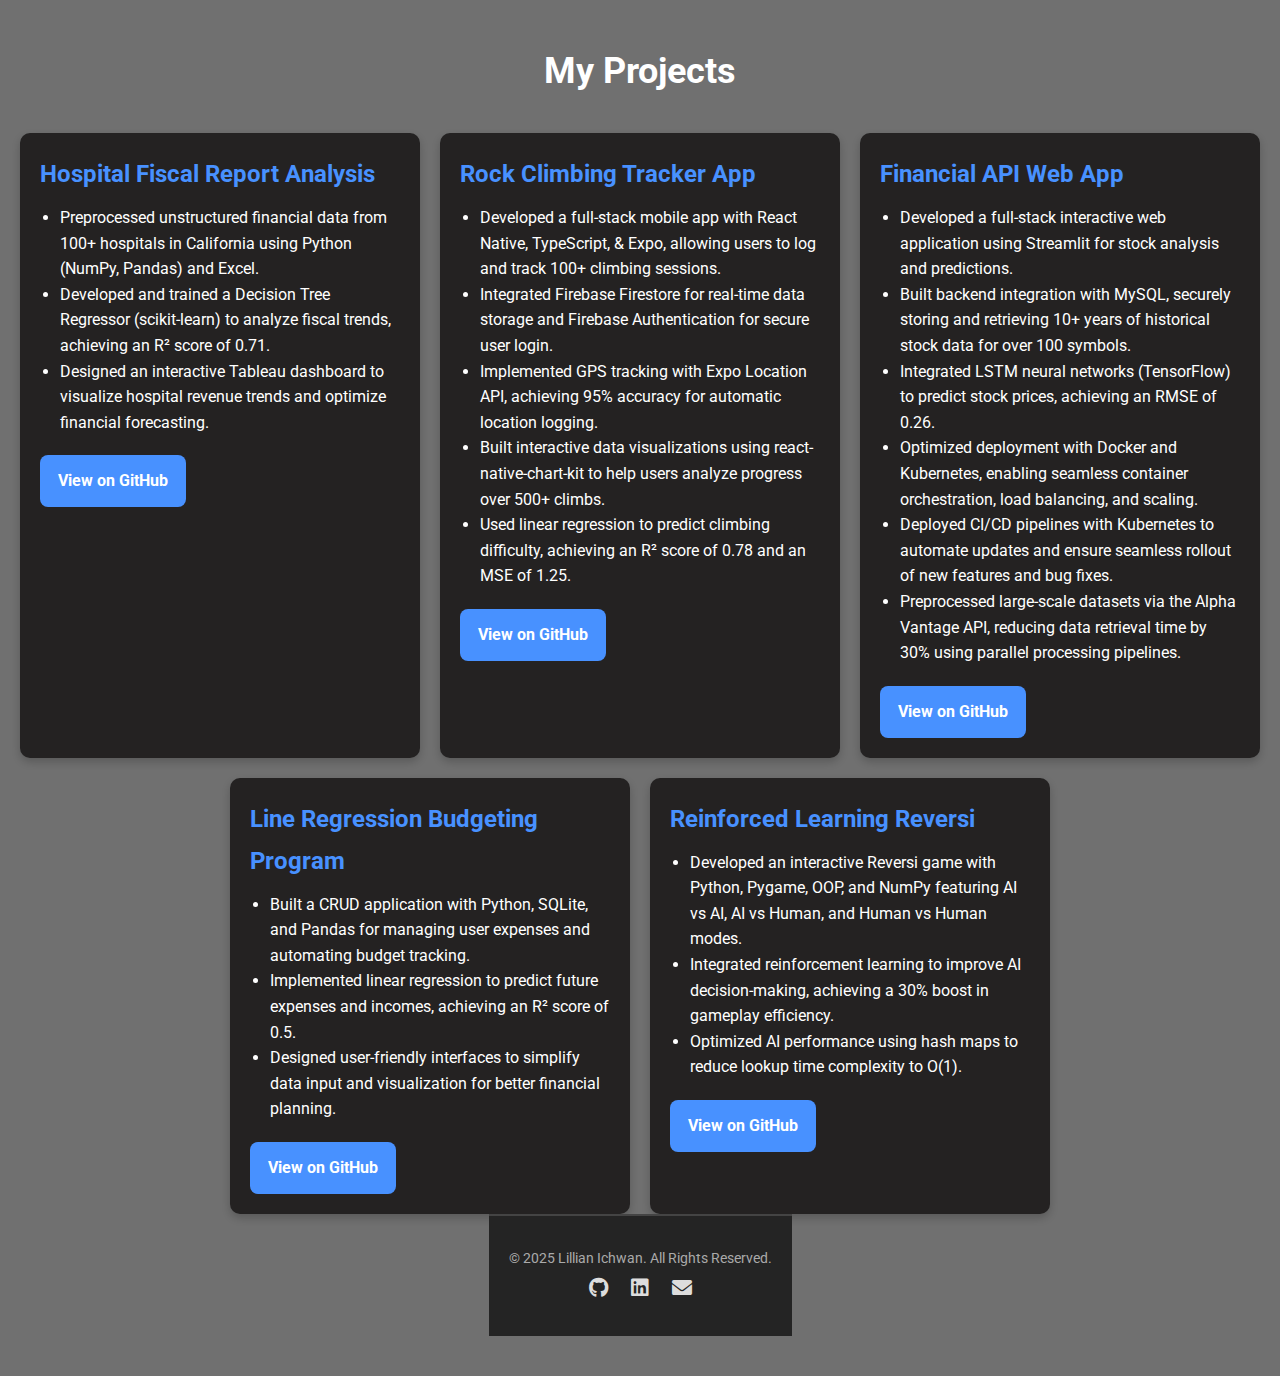
==== commit 65b0bf05: "Update Projects.html" ====
--- a/Projects.html
+++ b/Projects.html
@@ -36,6 +36,21 @@
             <a href="https://github.com/Hichwan/RockClimber" target="_blank" class="btn btn-primary">View on GitHub</a>
         </div>
 
+        <!-- Financial API Web App -->
+        <div class="project-card">
+            <h2>Financial API Web App</h2>
+            <ul class="project-details">
+                <li>Developed a full-stack interactive web application using Streamlit for stock analysis and predictions.</li>
+                <li>Built backend integration with MySQL, securely storing and retrieving 10+ years of historical stock data for over 100 symbols.</li>
+                <li>Integrated LSTM neural networks (TensorFlow) to predict stock prices, achieving an RMSE of 0.26.</li>
+                <li>Optimized deployment with Docker and Kubernetes, enabling seamless container orchestration, load balancing, and scaling.</li>
+                <li>Deployed CI/CD pipelines with Kubernetes to automate updates and ensure seamless rollout of new features and bug fixes.</li>
+                <li>Preprocessed large-scale datasets via the Alpha Vantage API, reducing data retrieval time by 30% using parallel processing pipelines.</li>
+            </ul>
+            <a href="https://github.com/Hichwan/Finance-API-Project" target="_blank" class="btn btn-primary">View on GitHub</a>
+        </div>
+
+
         <!-- Line Regression Budgeting Program -->
         <div class="project-card">
             <h2>Line Regression Budgeting Program</h2>
--- a/CSS style/Styles.css
+++ b/CSS style/Styles.css
@@ -11,21 +11,22 @@
 
 body {
     font-family: 'Roboto', sans-serif; /* Ensure Google Font inclusion */
-    font-size: 16px;
-    line-height: 1.6;
+    font-size: 18px; /* Slightly larger for better readability */
+    line-height: 1.75;
     color: #333; /* Dark gray text for readability */
     background: #f9f9f9; /* Light background for contrast */
 }
 
-
+/* Links */
 a {
     text-decoration: none;
     color: #ffffff;
-    transition: color 0.3s ease;
+    transition: color 0.3s ease, text-shadow 0.3s ease;
 }
 
 a:hover {
-    color: #4891ff;
+    color: #4891ff; /* Professional blue */
+    text-shadow: 0 0 8px rgba(72, 145, 255, 0.5); /* Glow effect */
 }
 
 /* Navbar */
@@ -52,9 +53,10 @@
 }
 
 .navbar ul li a {
-    padding: 10px 20px;
-    display: block;
+    padding: 8px 15px; /* Compact spacing */
     font-weight: 600;
+    text-transform: uppercase; /* Cleaner look */
+    letter-spacing: 1px; /* Slight letter-spacing */
     transition: color 0.3s ease;
 }
 
@@ -64,7 +66,11 @@
 
 /* Hero Banner */
 .hero-banner {
-    background: url(../Images/hero-background.jpg) no-repeat center center; /* Replace with your image */
+    background: linear-gradient(
+            rgba(0, 0, 0, 0.7),
+            rgba(0, 0, 0, 0.7)
+        ),
+        url("../Images/DSC01091.JPG") no-repeat center center; /* Fixed path */
     background-size: cover;
     height: 70vh;
     display: flex;
@@ -83,15 +89,15 @@
     left: 0;
     right: 0;
     bottom: 0;
-    background: rgba(0, 0, 0, 0.7); /* Darker overlay */
+    background: rgba(0, 0, 0, 0.7); /* Darker overlay for better readability */
     z-index: -1;
 }
 
 .banner-content h1 {
     font-size: 54px; /* Larger headline */
-    margin-bottom: 20px;
     font-weight: bold;
     text-shadow: 2px 2px 8px rgba(0, 0, 0, 0.7);
+    margin-bottom: 20px;
 }
 
 .banner-content p {
@@ -101,13 +107,14 @@
     line-height: 1.8;
 }
 
-
 /* Flex Section */
 .flex-section {
     display: flex;
     justify-content: center; /* Center the flex-container horizontally */
-    padding: 20px;
-    background-color: #f4f4f4;
+    padding: 40px 20px;
+    background: linear-gradient(135deg, #f9f9f9, #e8e8e8); /* Subtle gradient */
+    border-top: 1px solid #ddd;
+    border-bottom: 1px solid #ddd;
 }
 
 /* Flex Container */
@@ -116,17 +123,9 @@
     flex-wrap: wrap; /* Allow items to wrap to the next line on smaller screens */
     justify-content: center; /* Center all items within the container */
     gap: 20px; /* Space between flex items */
-    max-width: 1200px; /* Set a maximum width for the container */
-    width: 100%; /* Make sure it uses full width within the parent */
-    margin: 0 auto; /* Center the container within the flex-section */
-    padding: 20px;
-}
-
-.flex-section {
-    padding: 40px 20px;
-    background: #f5f5f5; /* Light gray */
-    border-top: 1px solid #ddd;
-    border-bottom: 1px solid #ddd;
+    max-width: 1200px;
+    width: 100%;
+    margin: 0 auto;
 }
 
 .flex-item {
@@ -138,11 +137,13 @@
     flex: 1 1 calc(33% - 20px);
     max-width: 400px;
     text-align: left;
+    transition: transform 0.2s ease, box-shadow 0.3s ease;
 }
 
 .flex-item h1 {
-    font-size: 20px;
-    margin-bottom: 10px;
+    font-size: 22px;
+    margin-bottom: 15px;
+    font-weight: 700; /* Bold for emphasis */
 }
 
 .flex-item ul {
@@ -156,101 +157,26 @@
     box-shadow: 0 6px 12px rgba(0, 0, 0, 0.2);
 }
 
-
-/* Projects Page */
-.projects-page {
-    display: flex;
-    flex-direction: column;
-    align-items: center;
-    padding: 40px 20px;
-    background-color: #707070; /* Dark gray background for the page */
-}
-
-.projects-page h1 {
-    font-size: 36px;
-    text-align: center;
-    color: white;
-    margin-bottom: 30px;
-}
-
-/* Projects Container */
-.projects-container {
-    display: flex;
-    flex-wrap: wrap; /* Allow wrapping for responsiveness */
-    justify-content: center; /* Center all cards */
-    gap: 20px; /* Space between project cards */
-}
-
-/* Individual Project Card */
-.project-card {
-    background-color: #242222;
-    color: white;
-    border-radius: 10px;
-    padding: 20px;
-    width: calc(33% - 20px); /* Cards take 1/3 of row width */
-    max-width: 400px;
-    box-shadow: 0 4px 8px rgba(0, 0, 0, 0.2);
-    transition: transform 0.3s ease, box-shadow 0.3s ease;
-}
-
-.project-card:hover {
-    transform: scale(1.05);
-    box-shadow: 0 6px 12px rgba(0, 0, 0, 0.3);
-}
-
-.project-card h2 {
-    font-size: 24px;
-    margin-bottom: 10px;
-    color: #4891ff;
-    transition: color 0.3s ease;
-}
-
-.project-card h2:hover {
-    color: #357bbd; /* Darker blue on hover */
-}
-
-
-/* Bullet Points */
-.project-details {
-    list-style-type: disc; /* Add bullets to the list */
-    margin-left: 20px; /* Indent the list */
-    padding-left: 0; /* Ensure no extra padding */
-}
-
-.project-details li {
-    font-size: 16px;
-    line-height: 1.6; /* Better spacing for readability */
-    margin-bottom: 10px; /* Space between each bullet point */
-}
-
-/* GitHub Button */
-.project-card a {
-    text-decoration: none;
-    color: white;
-    background-color: #4891ff;
-    padding: 10px 15px;
-    border-radius: 5px;
-    font-size: 16px;
-    font-weight: bold;
-    transition: background-color 0.3s ease;
-}
-
-.project-card a:hover {
-    background-color: #357bbd; /* Darker blue on hover */
-}
-
-/* Contact Form */
+/* Contact Section */
 .contact-section {
     padding: 40px;
-    background-color: #333;
-    color: white;
-    text-align: center;
+    background-color: #333; /* Dark background */
+    color: white;
+    text-align: center; /* Center text inside the section */
     margin-top: 40px;
+    border-top: 2px solid #444;
 }
 
 .contact-section h2 {
     font-size: 36px;
     margin-bottom: 20px;
+    color: #4891ff; /* Highlighted title */
+}
+
+.contact-section form {
+    max-width: 600px; /* Set a maximum width for the form */
+    margin: 0 auto; /* Center the form horizontally */
+    text-align: left; /* Left-align the form labels and inputs */
 }
 
 .contact-section .form-group {
@@ -278,7 +204,9 @@
 }
 
 .contact-section button {
-    padding: 10px 20px;
+    display: block; /* Ensure the button is block-level and centered */
+    margin: 20px auto 0; /* Center button horizontally */
+    padding: 12px 20px;
     font-size: 18px;
     background-color: #4891ff;
     color: white;
@@ -292,93 +220,147 @@
     background-color: #357bbd;
 }
 
-/* Buttons */
-.btn {
-    display: inline-block;
-    padding: 13px 20px;
-    background: #4891ff;
-    color: white;
-    font-weight: 600;
-    text-decoration: none;
-    border: none;
+/* Projects Page */
+.projects-page {
+    display: flex;
+    flex-direction: column;
+    align-items: center;
+    padding: 40px 20px;
+    background-color: #707070; /* Dark gray */
+}
+
+.projects-page h1 {
+    font-size: 36px;
+    color: white;
+    margin-bottom: 30px;
+}
+
+/* Project Cards */
+.projects-container {
+    display: flex;
+    flex-wrap: wrap; /* Allow cards to wrap to the next line */
+    justify-content: center; /* Center-align cards */
+    gap: 20px; /* Add space between the cards */
+}
+
+.project-card {
+    background-color: #242222;
+    color: white;
+    border-radius: 10px;
+    padding: 20px;
+    flex: 1 1 calc(33% - 40px); /* Take 1/3 of the row, with gaps */
+    max-width: 400px; /* Limit the maximum width */
+    box-shadow: 0 4px 8px rgba(0, 0, 0, 0.2);
+    transition: transform 0.3s ease, box-shadow 0.3s ease;
+}
+
+.project-card:hover {
+    transform: scale(1.05); /* Slight zoom on hover */
+    box-shadow: 0 6px 12px rgba(0, 0, 0, 0.3);
+}
+
+.project-card h2 {
+    font-size: 24px;
+    margin-bottom: 10px;
+    color: #4891ff;
+}
+
+.project-card ul {
+    list-style: disc;
+    margin-left: 20px;
+    font-size: 16px;
+    line-height: 1.6;
+}
+
+.project-card a {
+    display: inline-block; /* Make the button behave consistently */
+    margin-top: 20px;
+    padding: 10px 15px;
+    background-color: #4891ff;
+    color: white;
     border-radius: 5px;
-    cursor: pointer;
-    transition: 0.3s;
-}
-
-.btn:hover {
-    opacity: 0.8;
-}
-
-.btn-primary {
-    background: #4891ff; /* Professional blue */
-    color: #fff;
-    border: none;
-    border-radius: 5px;
-    padding: 10px 15px;
     font-size: 16px;
     font-weight: bold;
+    text-decoration: none;
     transition: background-color 0.3s ease;
 }
 
-.btn-primary:hover {
-    background: #357bbd; /* Darker blue on hover */
-    cursor: pointer;
-}
-
-.btn-dark {
-    background: black;
-    color: white;
-}
-
-.btn-block {
-    display: block;
-    width: 100%;
-}
-
+.project-card a:hover {
+    background-color: #357bbd;
+}
+
+
+/* Buttons */
+.project-card a {
+    text-decoration: none;
+    color: white;
+    background-color: #4891ff;
+    padding: 12px 18px;
+    border-radius: 8px;
+    font-size: 16px;
+    font-weight: bold;
+    transition: background-color 0.3s ease, transform 0.2s ease;
+}
+
+.project-card a:hover {
+    background-color: #357bbd;
+    transform: translateY(-2px); /* Subtle lift */
+    box-shadow: 0 4px 8px rgba(0, 0, 0, 0.15); /* Shadow effect */
+}
+
+/* Footer */
 .footer {
-    background: #333;
-    color: white;
+    background: #242424;
+    color: #aaa;
     text-align: center;
-    padding: 20px;
-    margin-top: 40px;
-}
-
-.footer .social-icons {
-    margin-top: 10px;
+    padding: 30px 20px;
+    font-size: 14px;
+    border-top: 2px solid #444;
 }
 
 .footer .social-icons a {
-    color: white;
+    font-size: 20px;
     margin: 0 10px;
-    font-size: 18px;
-    transition: color 0.3s ease;
+    color: #ddd;
+    transition: color 0.3s ease, transform 0.3s ease;
 }
 
 .footer .social-icons a:hover {
     color: #4891ff;
-}
-
+    transform: scale(1.2);
+}
 
 /* Responsive Design */
 @media (max-width: 768px) {
     .flex-item {
-        flex: 1 1 100%; /* Items take full width on small screens */
-        max-width: 100%; /* Remove the maximum width for stacking */
-    }
-}
+        flex: 1 1 100%;
+        max-width: 100%;
+    }
+    .navbar .main-menu ul {
+        flex-direction: column;
+        gap: 10px;
+    }
 
     .project-card {
-        width: calc(100% - 40px);
+        flex: 1 1 100%; /* Full width for smaller screens */
+        max-width: 100%; /* Remove maximum width */
+    }
+
+    .projects-container {
+        gap: 15px; /* Reduce gap between cards on smaller screens */
+    }
+
+    .contact-section {
+        padding: 20px; /* Reduce padding on smaller screens */
     }
 
     .hero-banner {
-        height: 65vh;
-        padding: 40px;
-    }
-
+        height: auto; /* Allow the height to adjust */
+        padding: 40px 20px;
+        text-align: center;
+    }
     .banner-content h1 {
-        font-size: 28px;
+        font-size: 32px;
     }
 
     .banner-content p {
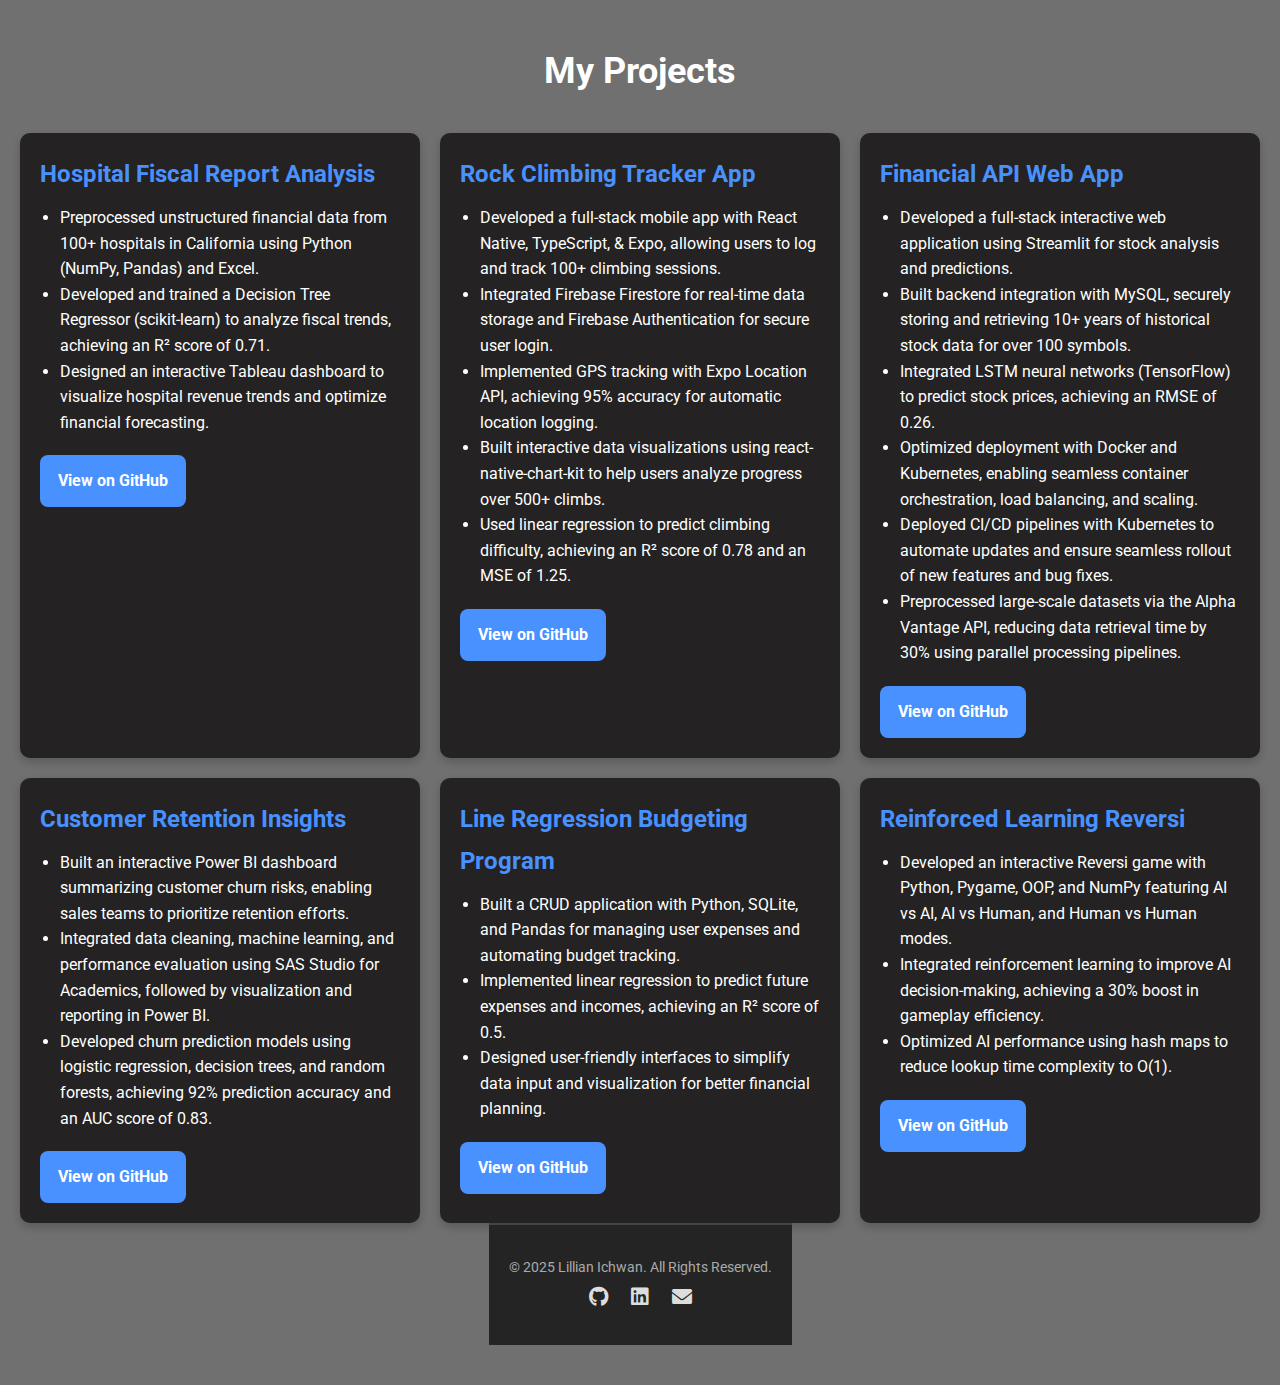
==== commit 6ba77a3c: "Update Projects.html" ====
--- a/Projects.html
+++ b/Projects.html
@@ -50,6 +50,16 @@
             <a href="https://github.com/Hichwan/Finance-API-Project" target="_blank" class="btn btn-primary">View on GitHub</a>
         </div>
 
+        <!-- Telco Churn -->
+        <div class="project-card">
+            <h2>Customer Retention Insights</h2>
+            <ul class="project-details">
+                <li>Built an interactive Power BI dashboard summarizing customer churn risks, enabling sales teams to prioritize retention efforts.</li>
+                <li>Integrated data cleaning, machine learning, and performance evaluation using SAS Studio for Academics, followed by visualization and reporting in Power BI.</li>
+                <li>Developed churn prediction models using logistic regression, decision trees, and random forests, achieving 92% prediction accuracy and an AUC score of 0.83.</li>
+            </ul>
+            <a href="https://github.com/Hichwan/Finance-API-Project" target="_blank" class="btn btn-primary">View on GitHub</a>
+        </div>
 
         <!-- Line Regression Budgeting Program -->
         <div class="project-card">
